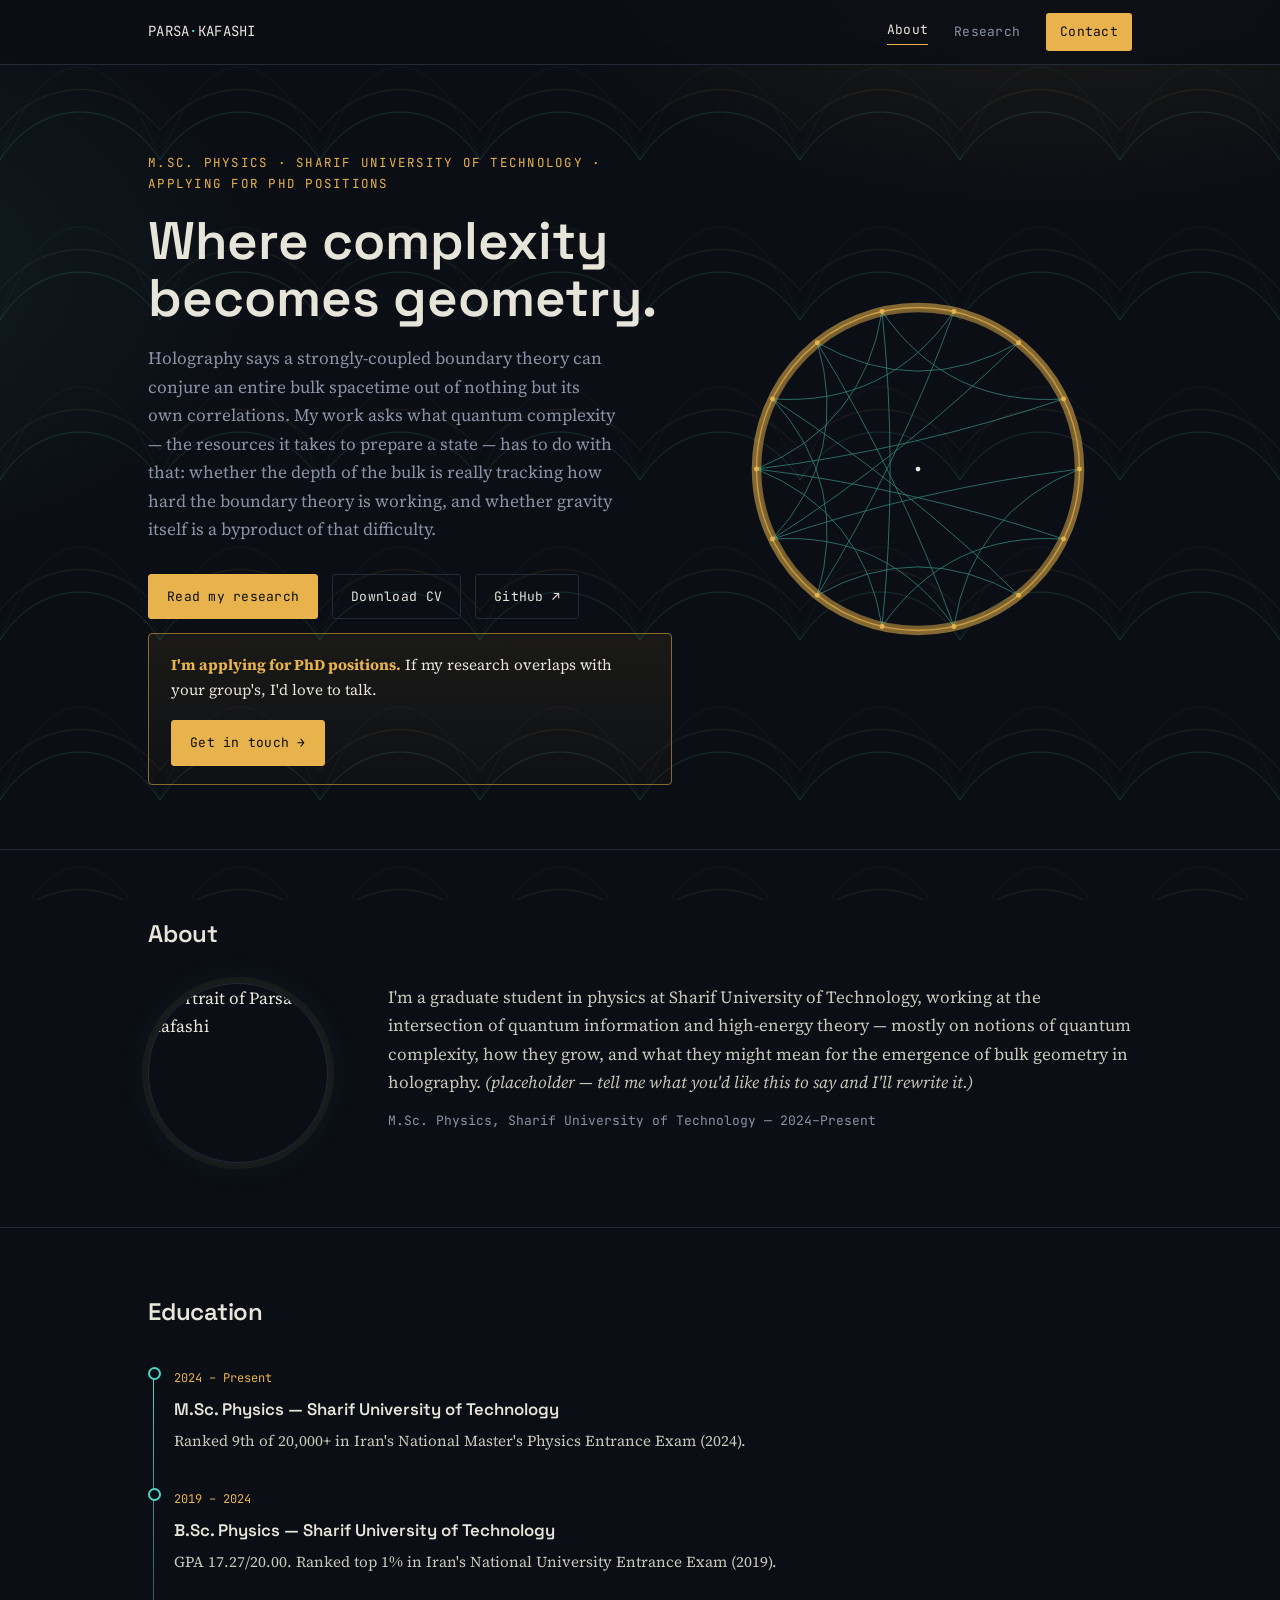
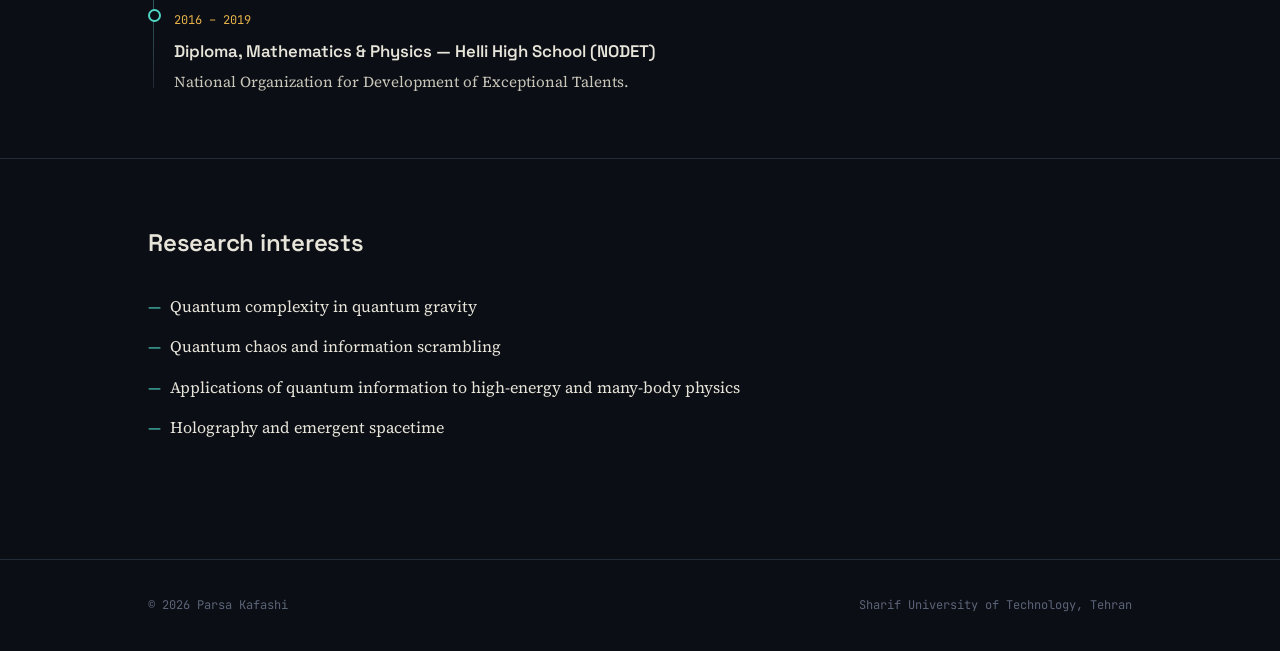
==== index.html @ 7a70a7f3 "Add files via upload" ====
<!DOCTYPE html>
<html lang="en">
<head>
<meta charset="UTF-8">
<meta name="viewport" content="width=device-width, initial-scale=1.0">
<title>Parsa Kafashi — Theoretical Physics</title>
<meta name="description" content="Parsa Kafashi — research on quantum complexity, holography, and emergent spacetime. Applying for PhD positions.">
<link rel="preconnect" href="https://fonts.googleapis.com">
<link rel="preconnect" href="https://fonts.gstatic.com" crossorigin>
<link href="https://fonts.googleapis.com/css2?family=Space+Grotesk:wght@400;500;600;700&family=Source+Serif+4:opsz,wght@8..60,400;8..60,500;8..60,600&family=JetBrains+Mono:wght@400;500&display=swap" rel="stylesheet">
<link rel="stylesheet" href="styles.css">
</head>
<body>

<nav class="nav">
  <div class="wrap">
    <div class="nav-name">PARSA<span>·</span>KAFASHI</div>
    <div class="nav-links">
      <a href="index.html" class="active">About</a>
      <a href="research.html">Research</a>
      <a href="contact.html" class="cta">Contact</a>
    </div>
  </div>
</nav>

<!-- ================= HERO ================= -->
<header class="hero">
  <div class="wrap">
    <div>
      <p class="eyebrow">M.Sc. Physics · Sharif University of Technology · Applying for PhD positions</p>
      <h1 class="title">Where complexity becomes geometry.</h1>
      <p class="tagline">
        Holography says a strongly-coupled boundary theory can conjure an entire bulk
        spacetime out of nothing but its own correlations. My work asks what quantum
        complexity — the resources it takes to prepare a state — has to do with that:
        whether the depth of the bulk is really tracking how hard the boundary theory
        is working, and whether gravity itself is a byproduct of that difficulty.
      </p>
      <div class="hero-cta">
        <a class="btn primary" href="research.html">Read my research</a>
        <a class="btn" href="Curriculum_Vitae.pdf" target="_blank" rel="noopener">Download CV</a>
        <a class="btn" href="https://github.com/PaRaShi12" target="_blank" rel="noopener">GitHub ↗</a>
      </div>
      <div class="phd-callout">
        <p><strong>I'm applying for PhD positions.</strong> If my research overlaps with your group's, I'd love to talk.</p>
        <a class="btn primary" href="contact.html">Get in touch →</a>
      </div>
    </div>
    <div class="disk-wrap" aria-hidden="true">
      <!-- Poincare-disk / AdS boundary motif -->
      <svg viewBox="0 0 400 400" xmlns="http://www.w3.org/2000/svg">
        <defs>
          <radialGradient id="boundaryGlow" cx="50%" cy="50%" r="50%">
            <stop offset="78%" stop-color="#e8b34c" stop-opacity="0"/>
            <stop offset="100%" stop-color="#e8b34c" stop-opacity="0.55"/>
          </radialGradient>
        </defs>
        <circle cx="200" cy="200" r="170" fill="none" stroke="url(#boundaryGlow)" stroke-width="10"/>
        <circle cx="200" cy="200" r="170" fill="none" stroke="#e8b34c" stroke-width="1.4" opacity="0.7"/>
        <g id="geodesics" stroke="#4fd6c4" stroke-width="0.9" fill="none" opacity="0.55"></g>
        <g id="boundaryPts" fill="#e8b34c"></g>
        <circle cx="200" cy="200" r="2.5" fill="#e7e4da"/>
        <script><![CDATA[
        (function(){
          var svgNS="http://www.w3.org/2000/svg";
          var geo=document.getElementById("geodesics");
          var pts=document.getElementById("boundaryPts");
          var cx=200, cy=200, R=170;
          var N=14;
          var coords=[];
          for(var i=0;i<N;i++){
            var a=(i/N)*Math.PI*2;
            var x=cx+R*Math.cos(a), y=cy+R*Math.sin(a);
            coords.push([x,y]);
            var dot=document.createElementNS(svgNS,"circle");
            dot.setAttribute("cx",x); dot.setAttribute("cy",y); dot.setAttribute("r",2.6);
            pts.appendChild(dot);
          }
          for(var i=0;i<N;i++){
            for(var step=3;step<=6;step+=3){
              var j=(i+step)%N;
              if(j<=i) continue;
              var p1=coords[i], p2=coords[j];
              var mx=(p1[0]+p2[0])/2, my=(p1[1]+p2[1])/2;
              var dx=mx-cx, dy=my-cy;
              var dist=Math.sqrt(dx*dx+dy*dy);
              var pull=0.55;
              var ctrlx=cx+dx*pull, ctrly=cy+dy*pull;
              var path=document.createElementNS(svgNS,"path");
              path.setAttribute("d","M"+p1[0]+","+p1[1]+" Q"+ctrlx+","+ctrly+" "+p2[0]+","+p2[1]);
              geo.appendChild(path);
            }
          }
        })();
        ]]></script>
      </svg>
    </div>
  </div>
</header>

<!-- ================= ABOUT ================= -->
<section class="block" id="about">
  <div class="wrap">
    <div class="sec-head"><h2 class="sec-title">About</h2></div>
    <div class="about-grid">
      <img class="avatar" src="profile.jpg" alt="Portrait of Parsa Kafashi">
      <div class="about-text">
        <p>
          I'm a graduate student in physics at Sharif University of Technology, working at the
          intersection of quantum information and high-energy theory — mostly on notions of
          quantum complexity, how they grow, and what they might mean for the emergence of
          bulk geometry in holography. <em>(placeholder — tell me what you'd like this to say
          and I'll rewrite it.)</em>
        </p>
        <p class="institute">M.Sc. Physics, Sharif University of Technology — 2024–Present</p>
      </div>
    </div>
  </div>
</section>

<!-- ================= EDUCATION ================= -->
<section class="block" id="education">
  <div class="wrap">
    <div class="sec-head"><h2 class="sec-title">Education</h2></div>
    <div class="timeline">
      <div class="t-item">
        <span class="t-date">2024 – Present</span>
        <h3>M.Sc. Physics — Sharif University of Technology</h3>
        <p>Ranked 9th of 20,000+ in Iran's National Master's Physics Entrance Exam (2024).</p>
      </div>
      <div class="t-item">
        <span class="t-date">2019 – 2024</span>
        <h3>B.Sc. Physics — Sharif University of Technology</h3>
        <p>GPA 17.27/20.00. Ranked top 1% in Iran's National University Entrance Exam (2019).</p>
      </div>
      <div class="t-item">
        <span class="t-date">2016 – 2019</span>
        <h3>Diploma, Mathematics & Physics — Helli High School (NODET)</h3>
        <p>National Organization for Development of Exceptional Talents.</p>
      </div>
    </div>
  </div>
</section>

<!-- ================= INTERESTS ================= -->
<section class="block" id="interests">
  <div class="wrap">
    <div class="sec-head"><h2 class="sec-title">Research interests</h2></div>
    <ul class="bullet-list">
      <li>Quantum complexity in quantum gravity</li>
      <li>Quantum chaos and information scrambling</li>
      <li>Applications of quantum information to high-energy and many-body physics</li>
      <li>Holography and emergent spacetime</li>
    </ul>
  </div>
</section>

<footer class="site-footer">
  <div class="wrap foot-bottom">
    <span>© 2026 Parsa Kafashi</span>
    <span>Sharif University of Technology, Tehran</span>
  </div>
</footer>

</body>
</html>
---- styles.css ----
:root{
  --void:#0b0e14;
  --panel:#12161f;
  --panel-2:#161b26;
  --hairline:#232a38;
  --gold:#e8b34c;
  --gold-dim:#8a6a2c;
  --cyan:#4fd6c4;
  --ink:#e7e4da;
  --muted:#8b92a6;
  --muted-2:#5c6478;

  --display:'Space Grotesk', sans-serif;
  --body:'Source Serif 4', Georgia, serif;
  --mono:'JetBrains Mono', ui-monospace, monospace;

  --maxw:1040px;
}

*{ box-sizing:border-box; }
html{ scroll-behavior:smooth; }
body{
  margin:0;
  background:var(--void);
  color:var(--ink);
  font-family:var(--body);
  font-size:17px;
  line-height:1.65;
  -webkit-font-smoothing:antialiased;
}
::selection{ background:var(--gold); color:var(--void); }

a{ color:var(--cyan); text-decoration:none; }
a:hover{ text-decoration:underline; }
a:focus-visible, button:focus-visible{ outline:2px solid var(--gold); outline-offset:3px; }

.wrap{ max-width:var(--maxw); margin:0 auto; padding:0 28px; }

/* ---- background: bulk emerging from a boundary, tiled + glow ---- */
body::before{
  content:"";
  position:fixed; inset:0; z-index:-1;
  background-image:
    radial-gradient(ellipse 900px 500px at 82% -10%, rgba(232,179,76,0.10), transparent 60%),
    radial-gradient(ellipse 700px 500px at -10% 30%, rgba(79,214,196,0.07), transparent 60%),
    url("[data-uri]");
  background-repeat:no-repeat, no-repeat, repeat;
  background-position: 0 0, 0 0, 0 0;
  background-size: auto, auto, 160px 160px;
  background-color:var(--void);
}

/* ---------- NAV ---------- */
.nav{
  position:sticky; top:0; z-index:50;
  background:rgba(11,14,20,0.82);
  backdrop-filter:blur(10px);
  border-bottom:1px solid var(--hairline);
}
.nav .wrap{ display:flex; align-items:center; justify-content:space-between; height:64px; }
.nav-name{ font-family:var(--mono); font-size:14px; letter-spacing:0.02em; color:var(--ink); }
.nav-name span{ color:var(--cyan); }
.nav-links{ display:flex; gap:26px; align-items:center; }
.nav-links a{ font-family:var(--mono); font-size:13px; color:var(--muted); letter-spacing:0.02em; }
.nav-links a:hover{ color:var(--gold); text-decoration:none; }
.nav-links a.active{ color:var(--ink); border-bottom:1px solid var(--gold); padding-bottom:4px; }
.nav-links a.cta{
  color:var(--void); background:var(--gold); padding:8px 14px; border-radius:3px;
}
.nav-links a.cta:hover{ color:var(--gold); background:transparent; border:1px solid var(--gold); text-decoration:none; padding:7px 13px; }

/* ---------- HERO (index) ---------- */
.hero{ padding:88px 0 64px; }
.hero .wrap{ display:grid; grid-template-columns:1.1fr 0.9fr; gap:32px; align-items:center; }
.eyebrow{
  font-family:var(--mono); font-size:12.5px; color:var(--gold);
  letter-spacing:0.1em; text-transform:uppercase; margin:0 0 18px;
}
h1.title{
  font-family:var(--display); font-weight:600;
  font-size:clamp(2.2rem, 4.2vw, 3.3rem);
  line-height:1.08; margin:0 0 18px; color:var(--ink);
}
.tagline{
  font-family:var(--body); color:var(--muted);
  font-size:1.08rem; max-width:52ch; margin:0 0 30px;
}
.hero-cta{ display:flex; gap:14px; flex-wrap:wrap; }
.btn{
  font-family:var(--mono); font-size:13px; letter-spacing:0.02em;
  padding:11px 18px; border-radius:3px; border:1px solid var(--hairline);
  color:var(--ink); display:inline-flex; align-items:center; gap:8px;
  transition:border-color .2s ease, color .2s ease, background .2s ease;
}
.btn:hover{ text-decoration:none; border-color:var(--gold); color:var(--gold); }
.btn.primary{ background:var(--gold); border-color:var(--gold); color:var(--void); }
.btn.primary:hover{ background:transparent; color:var(--gold); }

.disk-wrap{ display:flex; justify-content:center; }
.disk-wrap svg{ width:100%; max-width:380px; height:auto; }

/* ---------- PhD callout banner ---------- */
.phd-callout{
  border:1px solid var(--gold-dim);
  background:linear-gradient(180deg, rgba(232,179,76,0.07), rgba(232,179,76,0.02));
  border-radius:4px;
  padding:18px 22px;
  display:flex; align-items:center; justify-content:space-between; gap:18px; flex-wrap:wrap;
  margin-top:14px;
}
.phd-callout p{ margin:0; color:var(--ink); font-size:0.95rem; }
.phd-callout p strong{ color:var(--gold); }

/* ---------- SECTION shell ---------- */
section.block{ padding:64px 0; border-top:1px solid var(--hairline); }
.sec-head{ margin-bottom:30px; }
h2.sec-title{
  font-family:var(--display); font-weight:600; font-size:1.5rem;
  color:var(--ink); margin:0; letter-spacing:-0.01em;
}
.sec-title span{ color:var(--gold); }
.sec-intro{ color:var(--muted); max-width:64ch; margin:10px 0 0; }

.page-header{ padding:64px 0 20px; }
.page-header .eyebrow{ margin-bottom:14px; }
.page-header h1{
  font-family:var(--display); font-weight:600; font-size:clamp(1.9rem,3.4vw,2.6rem);
  margin:0 0 14px; color:var(--ink);
}
.page-header p{ color:var(--muted); max-width:60ch; margin:0; }

/* ---------- ABOUT ---------- */
.about-grid{ display:grid; grid-template-columns:200px 1fr; gap:40px; align-items:start; }
.avatar{
  width:180px; height:180px; border-radius:50%;
  object-fit:cover; border:1px solid var(--hairline);
  box-shadow:0 0 0 6px rgba(232,179,76,0.05), 0 0 40px rgba(79,214,196,0.08);
}
.about-text p{ color:#c9c6ba; margin:0 0 14px; }
.about-text .institute{ color:var(--muted); font-family:var(--mono); font-size:13px; }

/* ---------- BULLET LIST (interests, future directions) ---------- */
ul.bullet-list{ list-style:none; margin:0; padding:0; max-width:70ch; }
ul.bullet-list li{
  position:relative; padding-left:22px; margin-bottom:14px;
  color:var(--ink); font-size:1rem;
}
ul.bullet-list li::before{
  content:"—"; position:absolute; left:0; top:0; color:var(--cyan);
}

/* ---------- PAPERS ---------- */
.paper{
  border:1px solid var(--hairline); background:var(--panel);
  padding:22px 24px; margin-bottom:14px; border-radius:4px;
  transition:border-color .2s ease;
}
.paper:hover{ border-color:var(--gold-dim); }
.paper-top{ display:flex; justify-content:space-between; gap:16px; align-items:baseline; flex-wrap:wrap; }
.paper-title{ font-family:var(--display); font-weight:600; font-size:1.05rem; color:var(--ink); margin:0; }
.paper-year{ font-family:var(--mono); font-size:12px; color:var(--gold); white-space:nowrap; }
.paper p.paper-desc{ color:var(--muted); font-size:0.94rem; margin:10px 0 12px; }
.paper-links a{ font-family:var(--mono); font-size:12.5px; margin-right:16px; }

/* ---------- TIMELINE (education / exploratory research) ---------- */
.timeline{ position:relative; padding-left:26px; }
.timeline::before{
  content:""; position:absolute; left:5px; top:6px; bottom:6px; width:1px;
  background:linear-gradient(var(--cyan), var(--hairline));
}
.t-item{ position:relative; margin-bottom:30px; }
.t-item:last-child{ margin-bottom:0; }
.t-item::before{
  content:""; position:absolute; left:-26px; top:5px; width:9px; height:9px;
  border-radius:50%; background:var(--void); border:2px solid var(--cyan);
}
.t-item .t-date{ font-family:var(--mono); font-size:12px; color:var(--gold); }
.t-item h3{ font-family:var(--display); font-size:1.05rem; margin:6px 0 4px; color:var(--ink); font-weight:600; }
.t-item .t-sub{ font-family:var(--mono); font-size:12.5px; color:var(--muted); margin-bottom:8px; }
.t-item p{ color:#c9c6ba; margin:0; font-size:0.95rem; }

/* ---------- PLACEHOLDER NOTE ---------- */
.editme{
  font-family:var(--mono); font-size:12px; color:var(--muted-2);
  border:1px dashed var(--hairline); padding:10px 14px; border-radius:3px;
  margin-bottom:22px; display:inline-block;
}

/* ---------- CONTACT PAGE ---------- */
.contact-hero{ padding:80px 0 20px; text-align:left; }
.contact-title{ font-family:var(--display); font-weight:600; font-size:clamp(2rem,4vw,2.8rem); margin:0 0 16px; }
.contact-sub{ color:var(--muted); max-width:56ch; margin:0 0 30px; font-size:1.05rem; }
.contact-row{ display:flex; gap:14px; flex-wrap:wrap; margin-bottom:20px; }
.contact-detail{ font-family:var(--mono); font-size:13px; color:var(--muted-2); margin-top:30px; }

/* ---------- FOOTER ---------- */
footer.site-footer{ border-top:1px solid var(--hairline); padding:36px 0; margin-top:40px; }
.foot-bottom{ display:flex; justify-content:space-between; flex-wrap:wrap; gap:10px; font-family:var(--mono); font-size:12px; color:var(--muted-2); }

@media (max-width: 760px){
  .nav-links{ gap:16px; }
  .nav-links a:not(.cta){ display:none; }
  .hero .wrap{ grid-template-columns:1fr; }
  .disk-wrap{ order:-1; margin-bottom:10px; }
  .disk-wrap svg{ max-width:240px; }
  .about-grid{ grid-template-columns:1fr; }
  .avatar{ width:120px; height:120px; }
  .phd-callout{ flex-direction:column; align-items:flex-start; }
}

@media (prefers-reduced-motion: reduce){
  *{ animation:none !important; transition:none !important; }
}
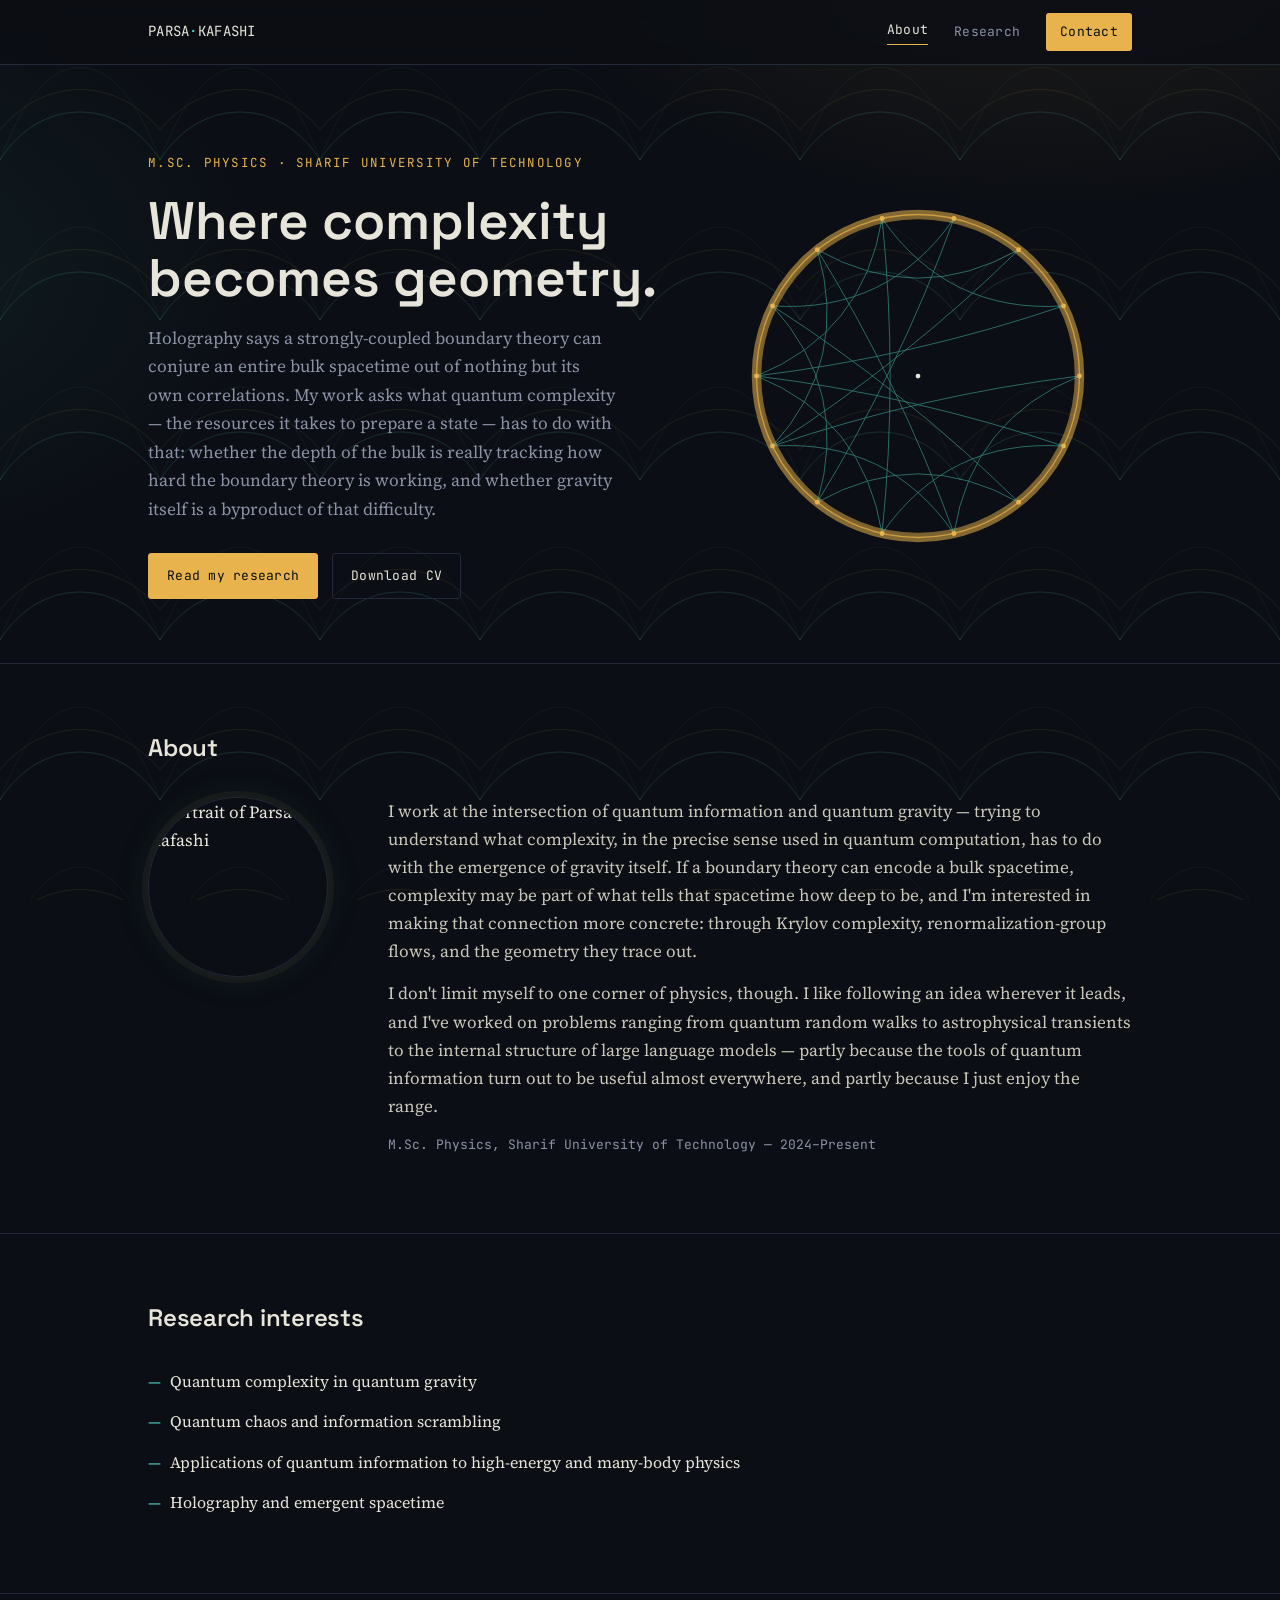
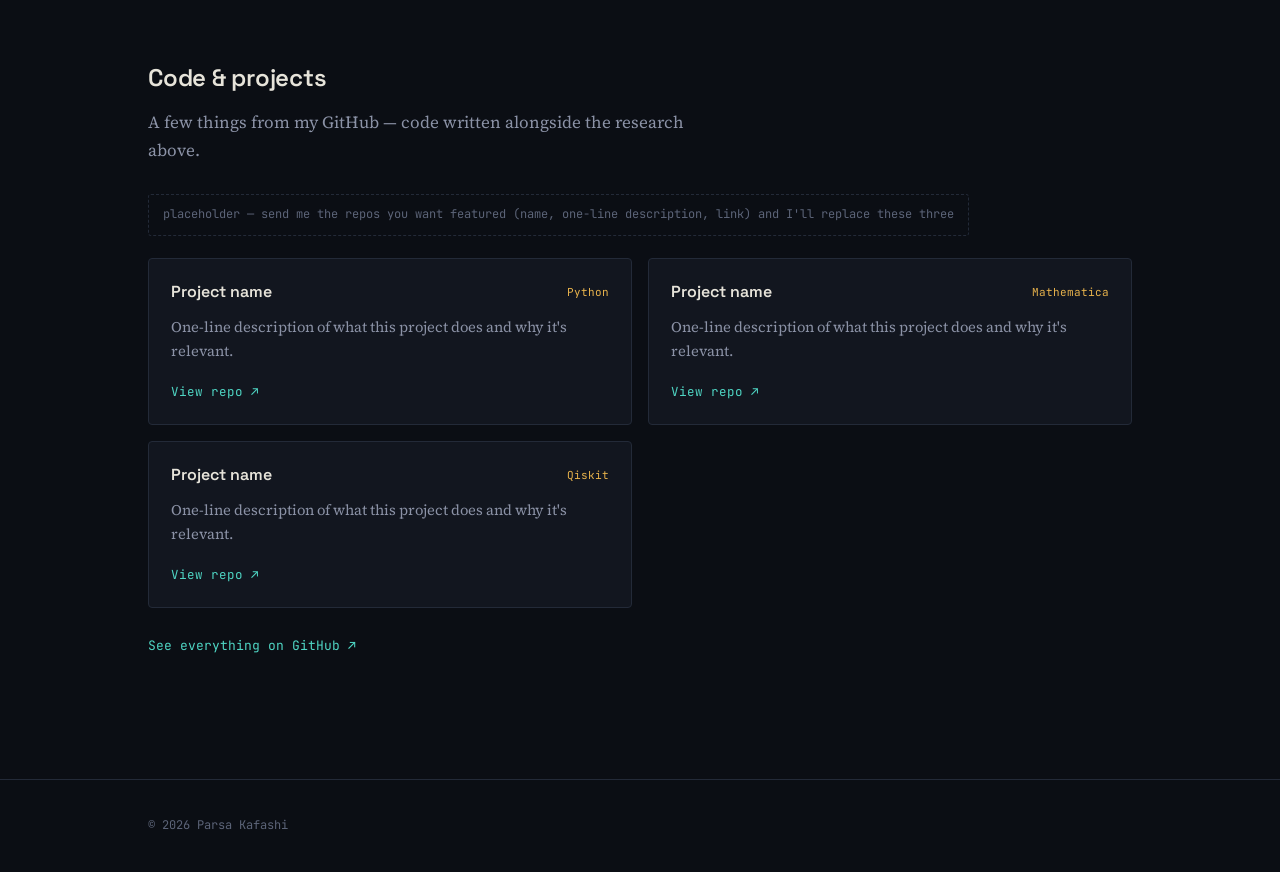
==== commit 81b6b0ac: "Add files via upload" ====
--- a/index.html
+++ b/index.html
@@ -4,7 +4,7 @@
 <meta charset="UTF-8">
 <meta name="viewport" content="width=device-width, initial-scale=1.0">
 <title>Parsa Kafashi — Theoretical Physics</title>
-<meta name="description" content="Parsa Kafashi — research on quantum complexity, holography, and emergent spacetime. Applying for PhD positions.">
+<meta name="description" content="Parsa Kafashi — research on quantum complexity, holography, and emergent spacetime.">
 <link rel="preconnect" href="https://fonts.googleapis.com">
 <link rel="preconnect" href="https://fonts.gstatic.com" crossorigin>
 <link href="https://fonts.googleapis.com/css2?family=Space+Grotesk:wght@400;500;600;700&family=Source+Serif+4:opsz,wght@8..60,400;8..60,500;8..60,600&family=JetBrains+Mono:wght@400;500&display=swap" rel="stylesheet">
@@ -27,7 +27,7 @@
 <header class="hero">
   <div class="wrap">
     <div>
-      <p class="eyebrow">M.Sc. Physics · Sharif University of Technology · Applying for PhD positions</p>
+      <p class="eyebrow">M.Sc. Physics · Sharif University of Technology</p>
       <h1 class="title">Where complexity becomes geometry.</h1>
       <p class="tagline">
         Holography says a strongly-coupled boundary theory can conjure an entire bulk
@@ -39,11 +39,6 @@
       <div class="hero-cta">
         <a class="btn primary" href="research.html">Read my research</a>
         <a class="btn" href="Curriculum_Vitae.pdf" target="_blank" rel="noopener">Download CV</a>
-        <a class="btn" href="https://github.com/PaRaShi12" target="_blank" rel="noopener">GitHub ↗</a>
-      </div>
-      <div class="phd-callout">
-        <p><strong>I'm applying for PhD positions.</strong> If my research overlaps with your group's, I'd love to talk.</p>
-        <a class="btn primary" href="contact.html">Get in touch →</a>
       </div>
     </div>
     <div class="disk-wrap" aria-hidden="true">
@@ -106,37 +101,21 @@
       <img class="avatar" src="profile.jpg" alt="Portrait of Parsa Kafashi">
       <div class="about-text">
         <p>
-          I'm a graduate student in physics at Sharif University of Technology, working at the
-          intersection of quantum information and high-energy theory — mostly on notions of
-          quantum complexity, how they grow, and what they might mean for the emergence of
-          bulk geometry in holography. <em>(placeholder — tell me what you'd like this to say
-          and I'll rewrite it.)</em>
+          I work at the intersection of quantum information and quantum gravity — trying to
+          understand what complexity, in the precise sense used in quantum computation, has to
+          do with the emergence of gravity itself. If a boundary theory can encode a bulk
+          spacetime, complexity may be part of what tells that spacetime how deep to be, and
+          I'm interested in making that connection more concrete: through Krylov complexity,
+          renormalization-group flows, and the geometry they trace out.
+        </p>
+        <p>
+          I don't limit myself to one corner of physics, though. I like following an idea
+          wherever it leads, and I've worked on problems ranging from quantum random walks to
+          astrophysical transients to the internal structure of large language models — partly
+          because the tools of quantum information turn out to be useful almost everywhere,
+          and partly because I just enjoy the range.
         </p>
         <p class="institute">M.Sc. Physics, Sharif University of Technology — 2024–Present</p>
-      </div>
-    </div>
-  </div>
-</section>
-
-<!-- ================= EDUCATION ================= -->
-<section class="block" id="education">
-  <div class="wrap">
-    <div class="sec-head"><h2 class="sec-title">Education</h2></div>
-    <div class="timeline">
-      <div class="t-item">
-        <span class="t-date">2024 – Present</span>
-        <h3>M.Sc. Physics — Sharif University of Technology</h3>
-        <p>Ranked 9th of 20,000+ in Iran's National Master's Physics Entrance Exam (2024).</p>
-      </div>
-      <div class="t-item">
-        <span class="t-date">2019 – 2024</span>
-        <h3>B.Sc. Physics — Sharif University of Technology</h3>
-        <p>GPA 17.27/20.00. Ranked top 1% in Iran's National University Entrance Exam (2019).</p>
-      </div>
-      <div class="t-item">
-        <span class="t-date">2016 – 2019</span>
-        <h3>Diploma, Mathematics & Physics — Helli High School (NODET)</h3>
-        <p>National Organization for Development of Exceptional Talents.</p>
       </div>
     </div>
   </div>
@@ -155,10 +134,47 @@
   </div>
 </section>
 
+<!-- ================= CODE / PROJECTS ================= -->
+<section class="block" id="code">
+  <div class="wrap">
+    <div class="sec-head">
+      <h2 class="sec-title">Code & projects</h2>
+      <p class="sec-intro">A few things from my GitHub — code written alongside the research above.</p>
+    </div>
+    <span class="editme">placeholder — send me the repos you want featured (name, one-line description, link) and I'll replace these three</span>
+    <div class="code-grid">
+      <div class="code-card">
+        <div class="code-card-top">
+          <h3>Project name</h3>
+          <span class="lang">Python</span>
+        </div>
+        <p>One-line description of what this project does and why it's relevant.</p>
+        <a class="repo-link" href="https://github.com/kafashi" target="_blank" rel="noopener">View repo ↗</a>
+      </div>
+      <div class="code-card">
+        <div class="code-card-top">
+          <h3>Project name</h3>
+          <span class="lang">Mathematica</span>
+        </div>
+        <p>One-line description of what this project does and why it's relevant.</p>
+        <a class="repo-link" href="https://github.com/kafashi" target="_blank" rel="noopener">View repo ↗</a>
+      </div>
+      <div class="code-card">
+        <div class="code-card-top">
+          <h3>Project name</h3>
+          <span class="lang">Qiskit</span>
+        </div>
+        <p>One-line description of what this project does and why it's relevant.</p>
+        <a class="repo-link" href="https://github.com/kafashi" target="_blank" rel="noopener">View repo ↗</a>
+      </div>
+    </div>
+    <p class="code-more"><a href="https://github.com/kafashi" target="_blank" rel="noopener">See everything on GitHub ↗</a></p>
+  </div>
+</section>
+
 <footer class="site-footer">
   <div class="wrap foot-bottom">
     <span>© 2026 Parsa Kafashi</span>
-    <span>Sharif University of Technology, Tehran</span>
   </div>
 </footer>
 
--- a/styles.css
+++ b/styles.css
@@ -133,8 +133,10 @@
 .about-grid{ display:grid; grid-template-columns:200px 1fr; gap:40px; align-items:start; }
 .avatar{
   width:180px; height:180px; border-radius:50%;
-  object-fit:cover; border:1px solid var(--hairline);
+  object-fit:cover; object-position:50% 22%;
+  border:1px solid var(--hairline);
   box-shadow:0 0 0 6px rgba(232,179,76,0.05), 0 0 40px rgba(79,214,196,0.08);
+  display:block;
 }
 .about-text p{ color:#c9c6ba; margin:0 0 14px; }
 .about-text .institute{ color:var(--muted); font-family:var(--mono); font-size:13px; }
@@ -178,6 +180,21 @@
 .t-item h3{ font-family:var(--display); font-size:1.05rem; margin:6px 0 4px; color:var(--ink); font-weight:600; }
 .t-item .t-sub{ font-family:var(--mono); font-size:12.5px; color:var(--muted); margin-bottom:8px; }
 .t-item p{ color:#c9c6ba; margin:0; font-size:0.95rem; }
+
+/* ---------- CODE / PROJECT PREVIEWS ---------- */
+.code-grid{ display:grid; grid-template-columns:1fr 1fr; gap:16px; }
+.code-card{
+  border:1px solid var(--hairline); background:var(--panel);
+  padding:20px 22px; border-radius:4px; transition:border-color .2s ease;
+}
+.code-card:hover{ border-color:var(--cyan); }
+.code-card-top{ display:flex; align-items:center; justify-content:space-between; gap:10px; }
+.code-card h3{ font-family:var(--display); font-weight:600; font-size:1rem; margin:0; color:var(--ink); }
+.code-card .lang{ font-family:var(--mono); font-size:11px; color:var(--gold); }
+.code-card p{ color:var(--muted); font-size:0.92rem; margin:10px 0 12px; }
+.code-card a.repo-link{ font-family:var(--mono); font-size:12.5px; }
+.code-more{ margin-top:22px; }
+.code-more a{ font-family:var(--mono); font-size:13px; }
 
 /* ---------- PLACEHOLDER NOTE ---------- */
 .editme{
@@ -206,6 +223,7 @@
   .about-grid{ grid-template-columns:1fr; }
   .avatar{ width:120px; height:120px; }
   .phd-callout{ flex-direction:column; align-items:flex-start; }
+  .code-grid{ grid-template-columns:1fr; }
 }
 
 @media (prefers-reduced-motion: reduce){
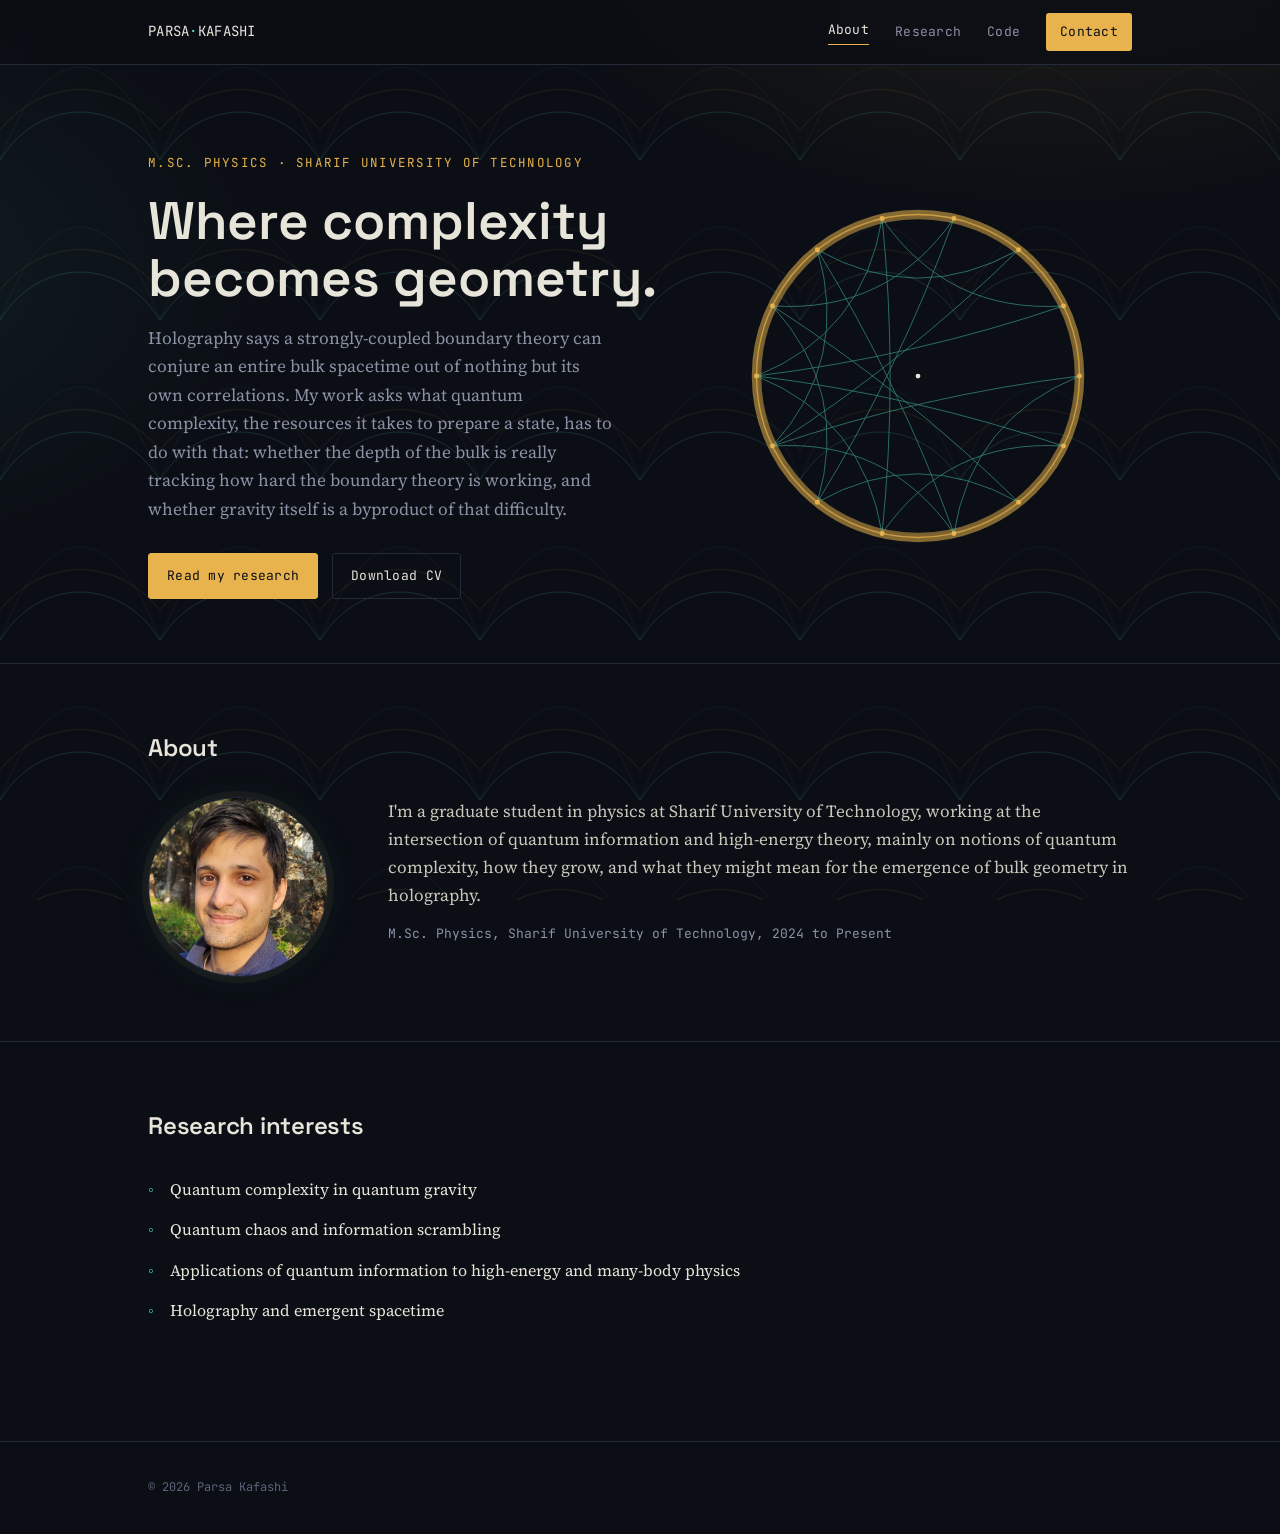
==== commit 953993ec: "Add files via upload" ====
--- a/index.html
+++ b/index.html
@@ -3,8 +3,8 @@
 <head>
 <meta charset="UTF-8">
 <meta name="viewport" content="width=device-width, initial-scale=1.0">
-<title>Parsa Kafashi — Theoretical Physics</title>
-<meta name="description" content="Parsa Kafashi — research on quantum complexity, holography, and emergent spacetime.">
+<title>Parsa Kafashi · Theoretical Physics</title>
+<meta name="description" content="Parsa Kafashi: research on quantum complexity, holography, and emergent spacetime.">
 <link rel="preconnect" href="https://fonts.googleapis.com">
 <link rel="preconnect" href="https://fonts.gstatic.com" crossorigin>
 <link href="https://fonts.googleapis.com/css2?family=Space+Grotesk:wght@400;500;600;700&family=Source+Serif+4:opsz,wght@8..60,400;8..60,500;8..60,600&family=JetBrains+Mono:wght@400;500&display=swap" rel="stylesheet">
@@ -18,6 +18,7 @@
     <div class="nav-links">
       <a href="index.html" class="active">About</a>
       <a href="research.html">Research</a>
+      <a href="code.html">Code</a>
       <a href="contact.html" class="cta">Contact</a>
     </div>
   </div>
@@ -32,7 +33,7 @@
       <p class="tagline">
         Holography says a strongly-coupled boundary theory can conjure an entire bulk
         spacetime out of nothing but its own correlations. My work asks what quantum
-        complexity — the resources it takes to prepare a state — has to do with that:
+        complexity, the resources it takes to prepare a state, has to do with that:
         whether the depth of the bulk is really tracking how hard the boundary theory
         is working, and whether gravity itself is a byproduct of that difficulty.
       </p>
@@ -101,21 +102,12 @@
       <img class="avatar" src="profile.jpg" alt="Portrait of Parsa Kafashi">
       <div class="about-text">
         <p>
-          I work at the intersection of quantum information and quantum gravity — trying to
-          understand what complexity, in the precise sense used in quantum computation, has to
-          do with the emergence of gravity itself. If a boundary theory can encode a bulk
-          spacetime, complexity may be part of what tells that spacetime how deep to be, and
-          I'm interested in making that connection more concrete: through Krylov complexity,
-          renormalization-group flows, and the geometry they trace out.
+          I'm a graduate student in physics at Sharif University of Technology, working at the
+          intersection of quantum information and high-energy theory, mainly on notions of
+          quantum complexity, how they grow, and what they might mean for the emergence of
+          bulk geometry in holography.
         </p>
-        <p>
-          I don't limit myself to one corner of physics, though. I like following an idea
-          wherever it leads, and I've worked on problems ranging from quantum random walks to
-          astrophysical transients to the internal structure of large language models — partly
-          because the tools of quantum information turn out to be useful almost everywhere,
-          and partly because I just enjoy the range.
-        </p>
-        <p class="institute">M.Sc. Physics, Sharif University of Technology — 2024–Present</p>
+        <p class="institute">M.Sc. Physics, Sharif University of Technology, 2024 to Present</p>
       </div>
     </div>
   </div>
@@ -134,44 +126,6 @@
   </div>
 </section>
 
-<!-- ================= CODE / PROJECTS ================= -->
-<section class="block" id="code">
-  <div class="wrap">
-    <div class="sec-head">
-      <h2 class="sec-title">Code & projects</h2>
-      <p class="sec-intro">A few things from my GitHub — code written alongside the research above.</p>
-    </div>
-    <span class="editme">placeholder — send me the repos you want featured (name, one-line description, link) and I'll replace these three</span>
-    <div class="code-grid">
-      <div class="code-card">
-        <div class="code-card-top">
-          <h3>Project name</h3>
-          <span class="lang">Python</span>
-        </div>
-        <p>One-line description of what this project does and why it's relevant.</p>
-        <a class="repo-link" href="https://github.com/kafashi" target="_blank" rel="noopener">View repo ↗</a>
-      </div>
-      <div class="code-card">
-        <div class="code-card-top">
-          <h3>Project name</h3>
-          <span class="lang">Mathematica</span>
-        </div>
-        <p>One-line description of what this project does and why it's relevant.</p>
-        <a class="repo-link" href="https://github.com/kafashi" target="_blank" rel="noopener">View repo ↗</a>
-      </div>
-      <div class="code-card">
-        <div class="code-card-top">
-          <h3>Project name</h3>
-          <span class="lang">Qiskit</span>
-        </div>
-        <p>One-line description of what this project does and why it's relevant.</p>
-        <a class="repo-link" href="https://github.com/kafashi" target="_blank" rel="noopener">View repo ↗</a>
-      </div>
-    </div>
-    <p class="code-more"><a href="https://github.com/kafashi" target="_blank" rel="noopener">See everything on GitHub ↗</a></p>
-  </div>
-</section>
-
 <footer class="site-footer">
   <div class="wrap foot-bottom">
     <span>© 2026 Parsa Kafashi</span>
--- a/styles.css
+++ b/styles.css
@@ -148,7 +148,7 @@
   color:var(--ink); font-size:1rem;
 }
 ul.bullet-list li::before{
-  content:"—"; position:absolute; left:0; top:0; color:var(--cyan);
+  content:"◦"; position:absolute; left:0; top:0; color:var(--cyan);
 }
 
 /* ---------- PAPERS ---------- */
